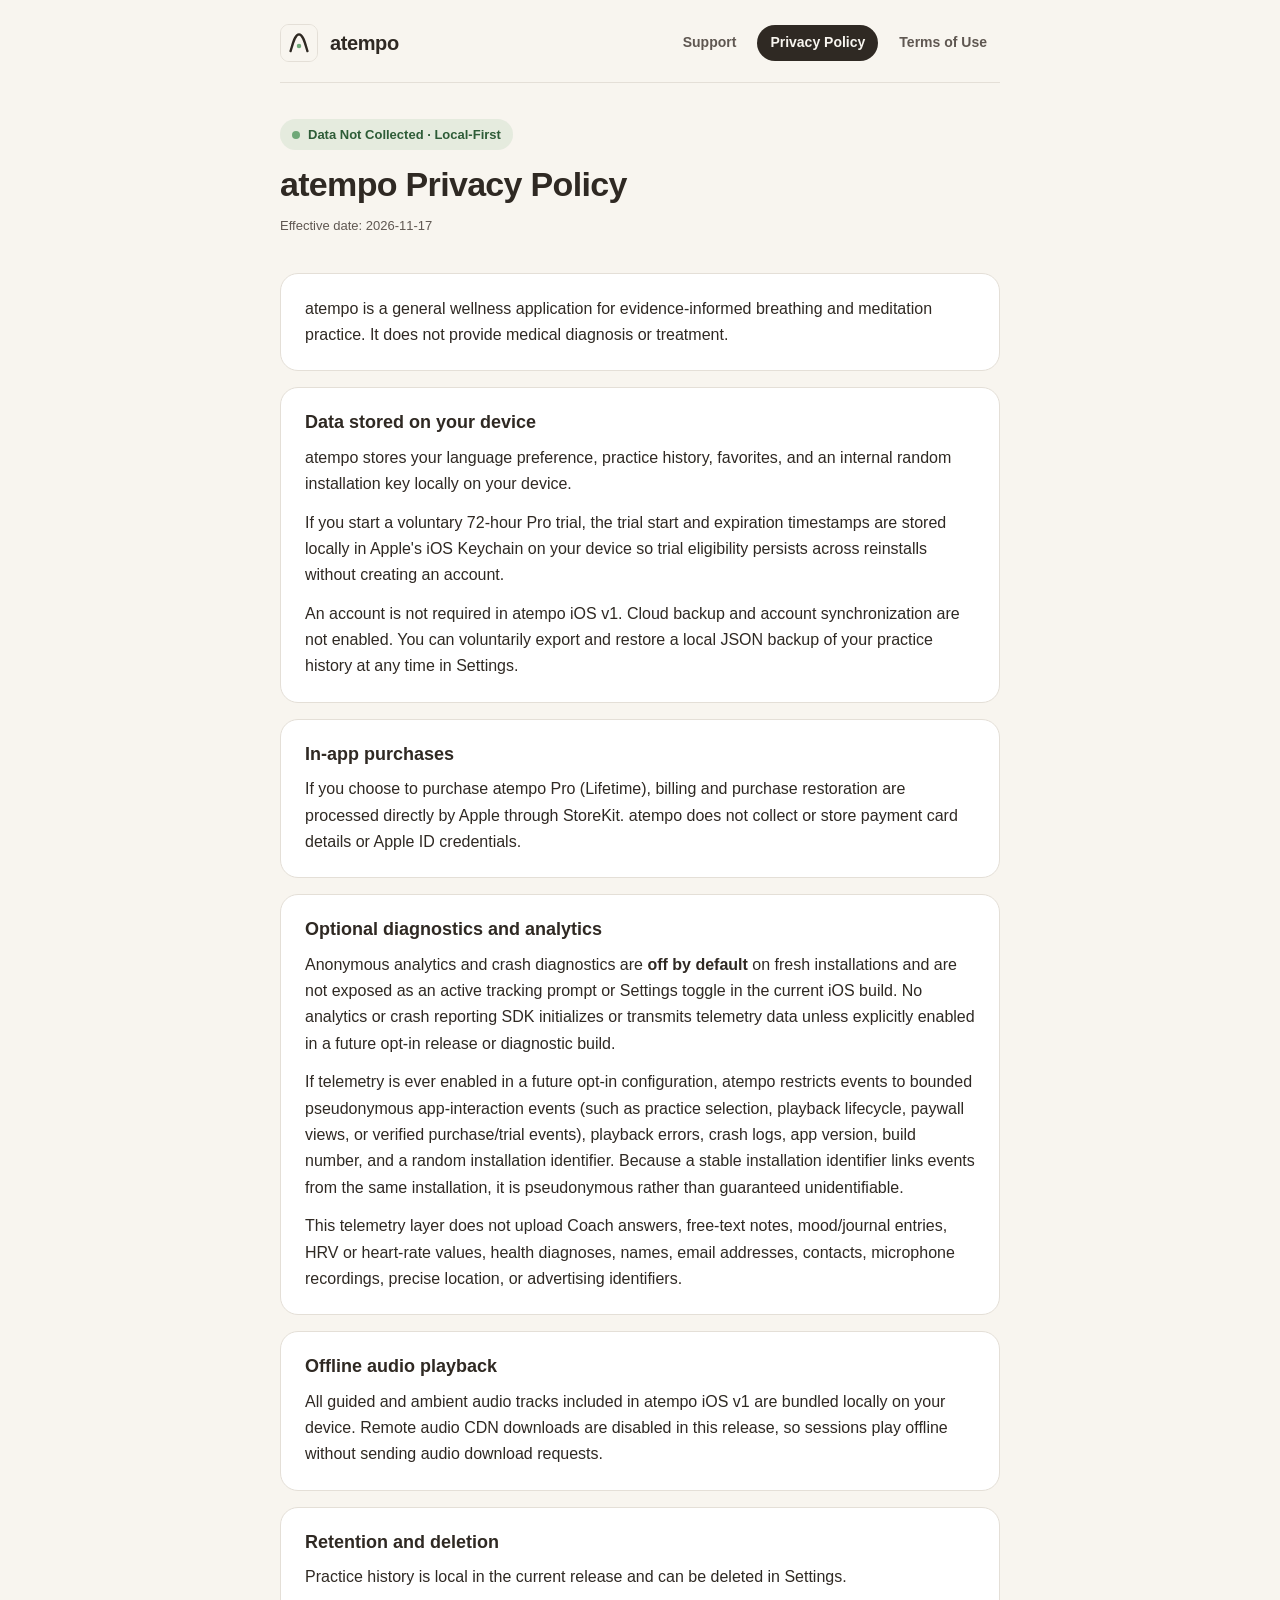
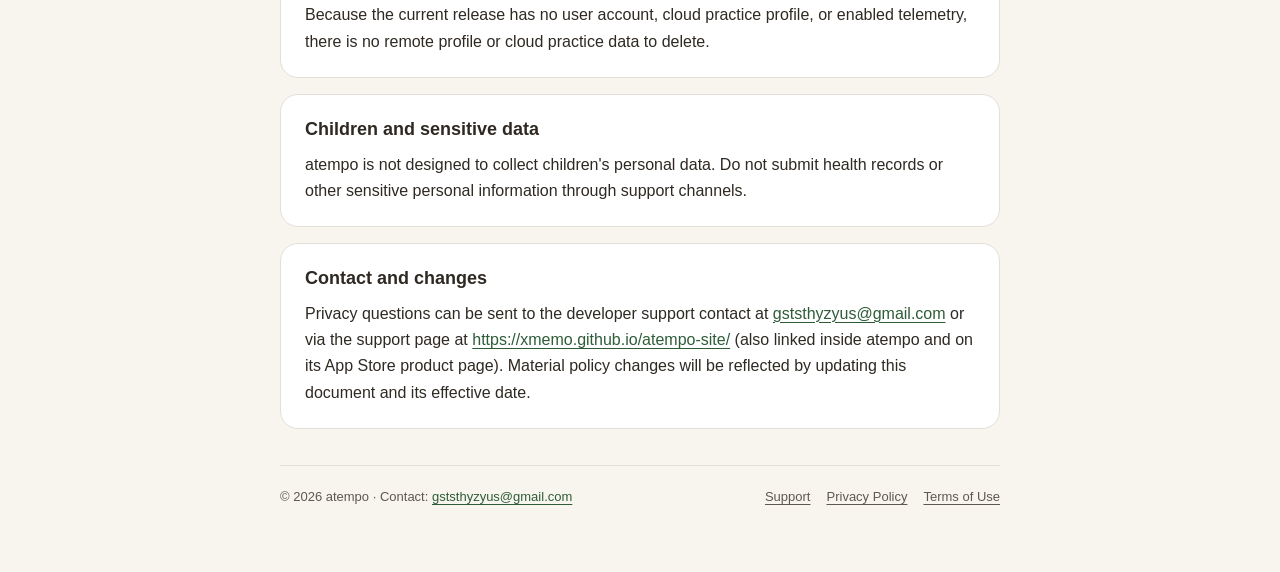
==== privacy.html @ 0cdc1ea5 "feat: publish atempo support, privacy policy, and terms of use site" ====
<!DOCTYPE html>
<html lang="en">
<head>
  <meta charset="utf-8">
  <meta name="viewport" content="width=device-width, initial-scale=1.0">
  <title>Privacy Policy — atempo</title>
  <meta name="description" content="Privacy Policy for atempo iOS v1. Local-first storage, no account required, zero tracking by default.">
  <link rel="icon" type="image/png" sizes="32x32" href="./assets/icon-32.png">
  <link rel="apple-touch-icon" sizes="180x180" href="./assets/icon-180.png">
  <link rel="stylesheet" href="./styles.css">
</head>
<body>
  <div class="wrap">
    <header class="site-header">
      <a class="brand" href="./">
        <img class="brand-mark" src="./assets/icon.svg" alt="atempo logo">
        <span class="brand-name">atempo</span>
      </a>
      <nav class="nav" aria-label="Primary">
        <a href="./">Support</a>
        <a href="./privacy.html" aria-current="page">Privacy Policy</a>
        <a href="./terms.html">Terms of Use</a>
      </nav>
    </header>

    <main>
      <section class="hero">
        <span class="badge"><span class="badge-dot" aria-hidden="true"></span>Data Not Collected · Local-First</span>
        <h1>atempo Privacy Policy</h1>
        <p class="meta-date">Effective date: 2026-11-17</p>
      </section>

      <div class="stack">
        <section class="card">
          <p>atempo is a general wellness application for evidence-informed breathing and meditation practice. It does not provide medical diagnosis or treatment.</p>
        </section>

        <section class="card">
          <h2>Data stored on your device</h2>
          <p>atempo stores your language preference, practice history, favorites, and an internal random installation key locally on your device.</p>
          <p>If you start a voluntary 72-hour Pro trial, the trial start and expiration timestamps are stored locally in Apple's iOS Keychain on your device so trial eligibility persists across reinstalls without creating an account.</p>
          <p>An account is not required in atempo iOS v1. Cloud backup and account synchronization are not enabled. You can voluntarily export and restore a local JSON backup of your practice history at any time in Settings.</p>
        </section>

        <section class="card">
          <h2>In-app purchases</h2>
          <p>If you choose to purchase atempo Pro (Lifetime), billing and purchase restoration are processed directly by Apple through StoreKit. atempo does not collect or store payment card details or Apple ID credentials.</p>
        </section>

        <section class="card">
          <h2>Optional diagnostics and analytics</h2>
          <p>Anonymous analytics and crash diagnostics are <strong>off by default</strong> on fresh installations and are not exposed as an active tracking prompt or Settings toggle in the current iOS build. No analytics or crash reporting SDK initializes or transmits telemetry data unless explicitly enabled in a future opt-in release or diagnostic build.</p>
          <p>If telemetry is ever enabled in a future opt-in configuration, atempo restricts events to bounded pseudonymous app-interaction events (such as practice selection, playback lifecycle, paywall views, or verified purchase/trial events), playback errors, crash logs, app version, build number, and a random installation identifier. Because a stable installation identifier links events from the same installation, it is pseudonymous rather than guaranteed unidentifiable.</p>
          <p>This telemetry layer does not upload Coach answers, free-text notes, mood/journal entries, HRV or heart-rate values, health diagnoses, names, email addresses, contacts, microphone recordings, precise location, or advertising identifiers.</p>
        </section>

        <section class="card">
          <h2>Offline audio playback</h2>
          <p>All guided and ambient audio tracks included in atempo iOS v1 are bundled locally on your device. Remote audio CDN downloads are disabled in this release, so sessions play offline without sending audio download requests.</p>
        </section>

        <section class="card">
          <h2>Retention and deletion</h2>
          <p>Practice history is local in the current release and can be deleted in Settings.</p>
          <p>Because the current release has no user account, cloud practice profile, or enabled telemetry, there is no remote profile or cloud practice data to delete.</p>
        </section>

        <section class="card">
          <h2>Children and sensitive data</h2>
          <p>atempo is not designed to collect children's personal data. Do not submit health records or other sensitive personal information through support channels.</p>
        </section>

        <section class="card">
          <h2>Contact and changes</h2>
          <p>Privacy questions can be sent to the developer support contact at <a href="mailto:gststhyzyus@gmail.com">gststhyzyus@gmail.com</a> or via the support page at <a href="https://xmemo.github.io/atempo-site/">https://xmemo.github.io/atempo-site/</a> (also linked inside atempo and on its App Store product page). Material policy changes will be reflected by updating this document and its effective date.</p>
        </section>
      </div>
    </main>

    <footer class="site-footer">
      <span>&copy; 2026 atempo · Contact: <a href="mailto:gststhyzyus@gmail.com">gststhyzyus@gmail.com</a></span>
      <div class="footer-links">
        <a href="./">Support</a>
        <a href="./privacy.html">Privacy Policy</a>
        <a href="./terms.html">Terms of Use</a>
      </div>
    </footer>
  </div>
</body>
</html>
---- styles.css ----
:root {
  --paper: #f8f5ef;
  --paper-card: #ffffff;
  --paper-subtle: #f1ece2;
  --ink: #2f2923;
  --ink-muted: #5f5751;
  --rule: #e4dfd7;
  --sage: #6fa878;
  --sage-soft: rgba(111, 168, 120, 0.14);
  --sage-text: #2e5c37;
  --radius-card: 18px;
  --radius-pill: 999px;
}

* {
  box-sizing: border-box;
}

html {
  -webkit-text-size-adjust: 100%;
  background: var(--paper);
  color: var(--ink);
  font-family: -apple-system, BlinkMacSystemFont, "SF Pro Text", "PingFang SC", "Hiragino Sans GB", "Helvetica Neue", sans-serif;
  line-height: 1.65;
}

body {
  margin: 0;
  padding: 0 20px 64px;
}

a {
  color: var(--sage-text);
  text-decoration-thickness: 1px;
  text-underline-offset: 3px;
}

a:hover {
  opacity: 0.82;
}

.wrap {
  max-width: 720px;
  margin: 0 auto;
}

.site-header {
  display: flex;
  flex-wrap: wrap;
  align-items: center;
  justify-content: space-between;
  gap: 16px;
  padding: 24px 0 20px;
  border-bottom: 1px solid var(--rule);
}

.brand {
  display: inline-flex;
  align-items: center;
  gap: 12px;
  text-decoration: none;
  color: var(--ink);
}

.brand-mark {
  width: 38px;
  height: 38px;
  border-radius: 9px;
  border: 1px solid var(--rule);
  display: block;
}

.brand-name {
  font-size: 20px;
  font-weight: 700;
  letter-spacing: -0.02em;
}

.nav {
  display: flex;
  flex-wrap: wrap;
  gap: 8px;
}

.nav a {
  display: inline-block;
  padding: 6px 13px;
  border-radius: var(--radius-pill);
  font-size: 14px;
  font-weight: 600;
  color: var(--ink-muted);
  text-decoration: none;
}

.nav a[aria-current="page"] {
  background: var(--ink);
  color: var(--paper);
}

.hero {
  padding: 36px 0 24px;
}

.badge {
  display: inline-flex;
  align-items: center;
  gap: 8px;
  padding: 5px 12px;
  border-radius: var(--radius-pill);
  background: var(--sage-soft);
  color: var(--sage-text);
  font-size: 13px;
  font-weight: 600;
  margin-bottom: 14px;
}

.badge-dot {
  width: 8px;
  height: 8px;
  border-radius: 50%;
  background: var(--sage);
}

h1 {
  margin: 0 0 10px;
  font-size: clamp(26px, 4vw, 34px);
  line-height: 1.2;
  letter-spacing: -0.02em;
}

.lead {
  margin: 0;
  color: var(--ink-muted);
  font-size: 16px;
}

.meta-date {
  margin: 8px 0 0;
  font-size: 13px;
  color: var(--ink-muted);
}

.stack {
  display: flex;
  flex-direction: column;
  gap: 16px;
  margin-top: 12px;
}

.card {
  background: var(--paper-card);
  border: 1px solid var(--rule);
  border-radius: var(--radius-card);
  padding: 22px 24px;
}

.card-subtle {
  background: var(--paper-subtle);
}

h2 {
  margin: 0 0 10px;
  font-size: 18px;
  line-height: 1.35;
}

h3 {
  margin: 18px 0 6px;
  font-size: 15px;
  line-height: 1.4;
}

p {
  margin: 0 0 12px;
}

p:last-child {
  margin-bottom: 0;
}

ul {
  margin: 0 0 12px;
  padding-left: 20px;
}

ul:last-child {
  margin-bottom: 0;
}

li {
  margin-bottom: 6px;
}

.cta-row {
  display: flex;
  flex-wrap: wrap;
  gap: 10px;
  margin-top: 14px;
}

.btn {
  display: inline-block;
  padding: 10px 18px;
  border-radius: var(--radius-pill);
  font-size: 14px;
  font-weight: 600;
  text-decoration: none;
}

.btn-primary {
  background: var(--ink);
  color: var(--paper);
}

.btn-secondary {
  background: var(--paper-subtle);
  color: var(--ink);
  border: 1px solid var(--rule);
}

.grid-two {
  display: grid;
  grid-template-columns: repeat(auto-fit, minmax(240px, 1fr));
  gap: 12px;
  margin-top: 12px;
}

.mini-box {
  background: var(--paper);
  border: 1px solid var(--rule);
  border-radius: 14px;
  padding: 14px 16px;
}

.mini-label {
  display: inline-block;
  font-size: 11px;
  font-weight: 700;
  letter-spacing: 0.05em;
  text-transform: uppercase;
  color: var(--sage-text);
  margin-bottom: 6px;
}

.faq-item + .faq-item {
  margin-top: 16px;
  padding-top: 16px;
  border-top: 1px solid var(--rule);
}

.site-footer {
  margin-top: 36px;
  padding-top: 20px;
  border-top: 1px solid var(--rule);
  display: flex;
  flex-wrap: wrap;
  justify-content: space-between;
  gap: 12px;
  font-size: 13px;
  color: var(--ink-muted);
}

.footer-links {
  display: flex;
  flex-wrap: wrap;
  gap: 16px;
}

.footer-links a {
  color: var(--ink-muted);
}

@media (max-width: 520px) {
  body {
    padding: 0 16px 48px;
  }
  .card {
    padding: 18px 18px;
  }
}
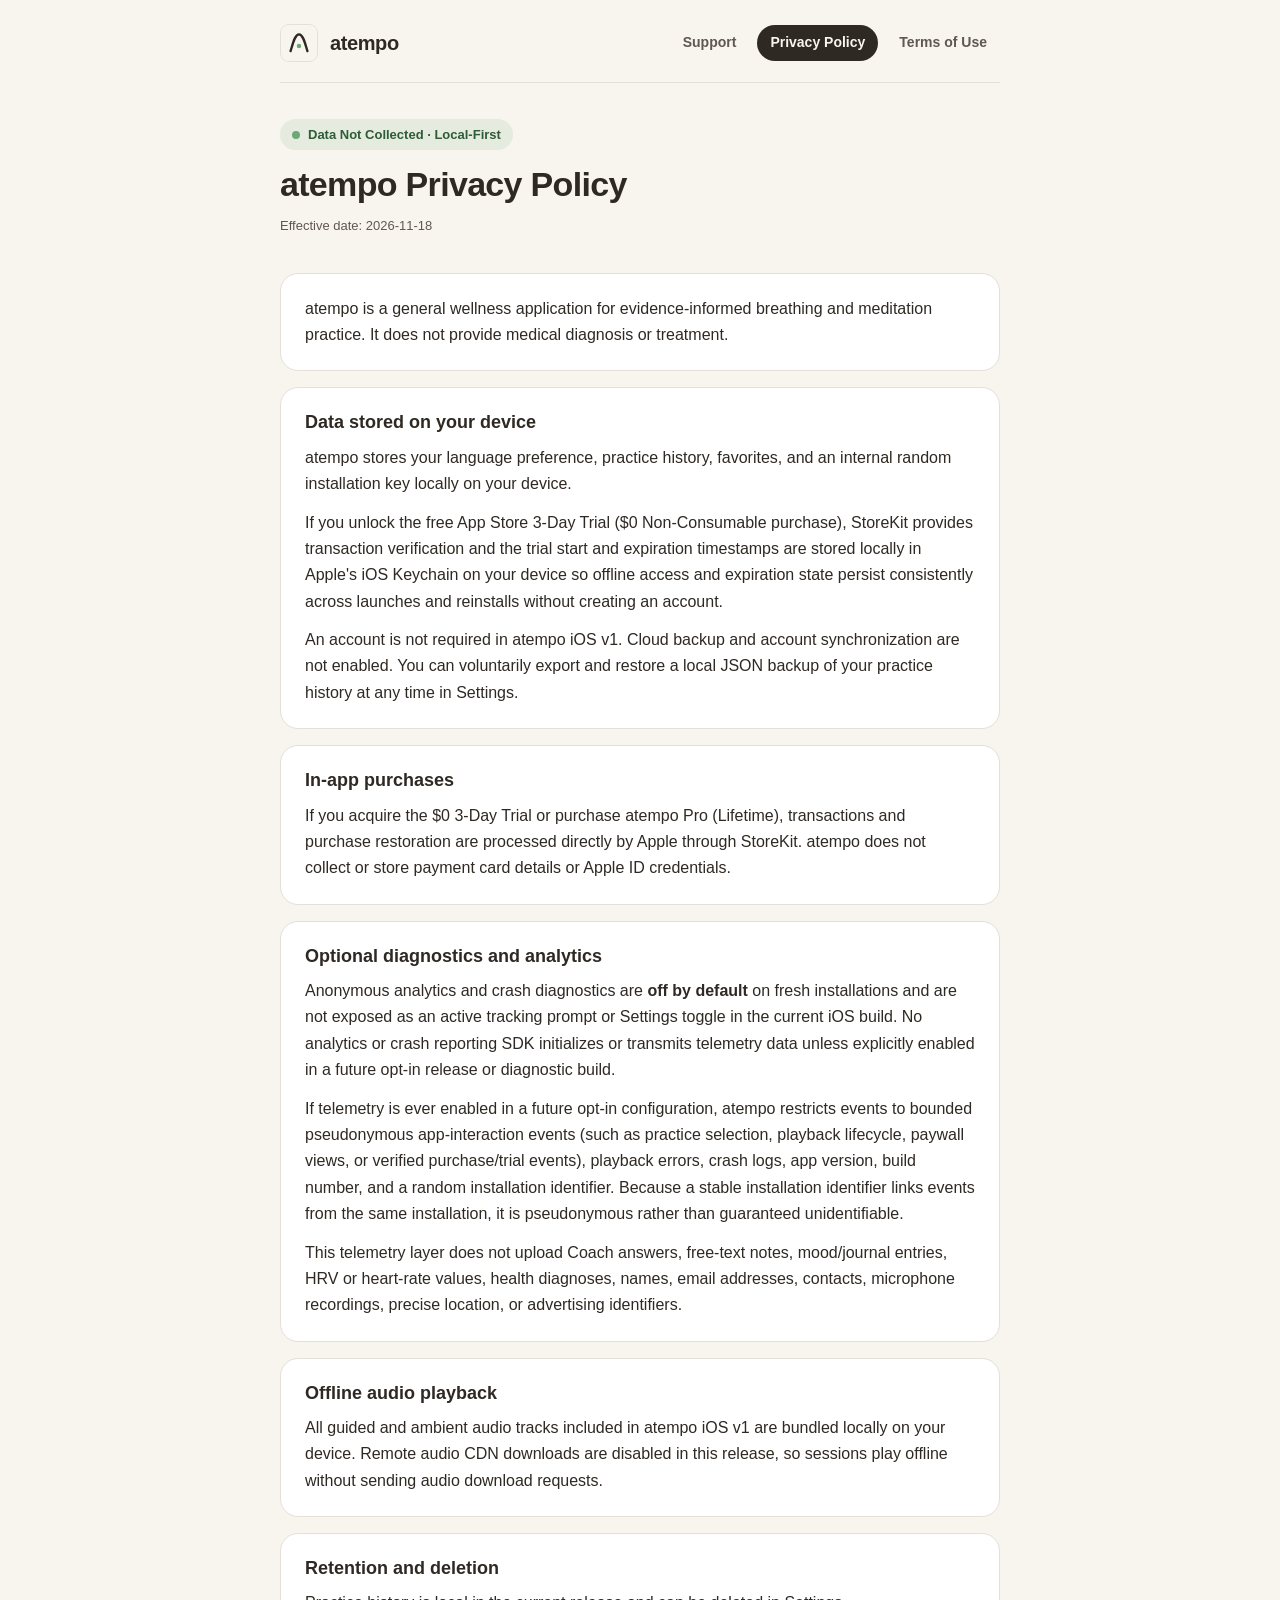
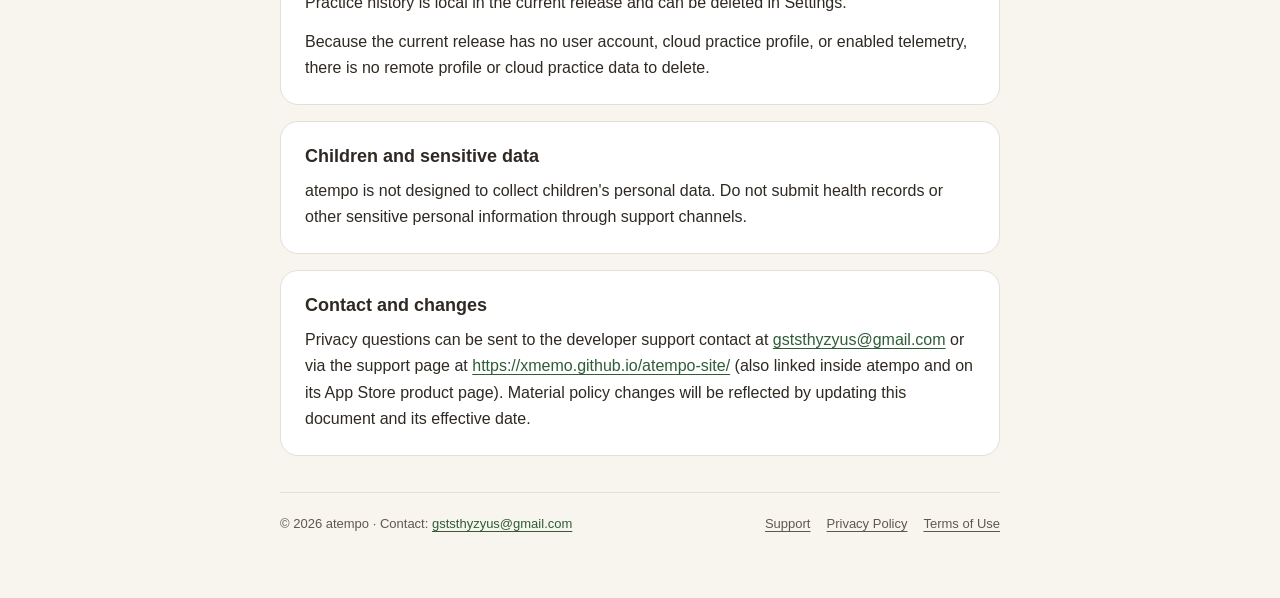
==== commit 298bc752: "docs: align support, privacy, and terms with $0 3-Day Trial IAP" ====
--- a/privacy.html
+++ b/privacy.html
@@ -27,7 +27,7 @@
       <section class="hero">
         <span class="badge"><span class="badge-dot" aria-hidden="true"></span>Data Not Collected · Local-First</span>
         <h1>atempo Privacy Policy</h1>
-        <p class="meta-date">Effective date: 2026-11-17</p>
+        <p class="meta-date">Effective date: 2026-11-18</p>
       </section>
 
       <div class="stack">
@@ -38,13 +38,13 @@
         <section class="card">
           <h2>Data stored on your device</h2>
           <p>atempo stores your language preference, practice history, favorites, and an internal random installation key locally on your device.</p>
-          <p>If you start a voluntary 72-hour Pro trial, the trial start and expiration timestamps are stored locally in Apple's iOS Keychain on your device so trial eligibility persists across reinstalls without creating an account.</p>
+          <p>If you unlock the free App Store 3-Day Trial ($0 Non-Consumable purchase), StoreKit provides transaction verification and the trial start and expiration timestamps are stored locally in Apple's iOS Keychain on your device so offline access and expiration state persist consistently across launches and reinstalls without creating an account.</p>
           <p>An account is not required in atempo iOS v1. Cloud backup and account synchronization are not enabled. You can voluntarily export and restore a local JSON backup of your practice history at any time in Settings.</p>
         </section>
 
         <section class="card">
           <h2>In-app purchases</h2>
-          <p>If you choose to purchase atempo Pro (Lifetime), billing and purchase restoration are processed directly by Apple through StoreKit. atempo does not collect or store payment card details or Apple ID credentials.</p>
+          <p>If you acquire the $0 3-Day Trial or purchase atempo Pro (Lifetime), transactions and purchase restoration are processed directly by Apple through StoreKit. atempo does not collect or store payment card details or Apple ID credentials.</p>
         </section>
 
         <section class="card">
